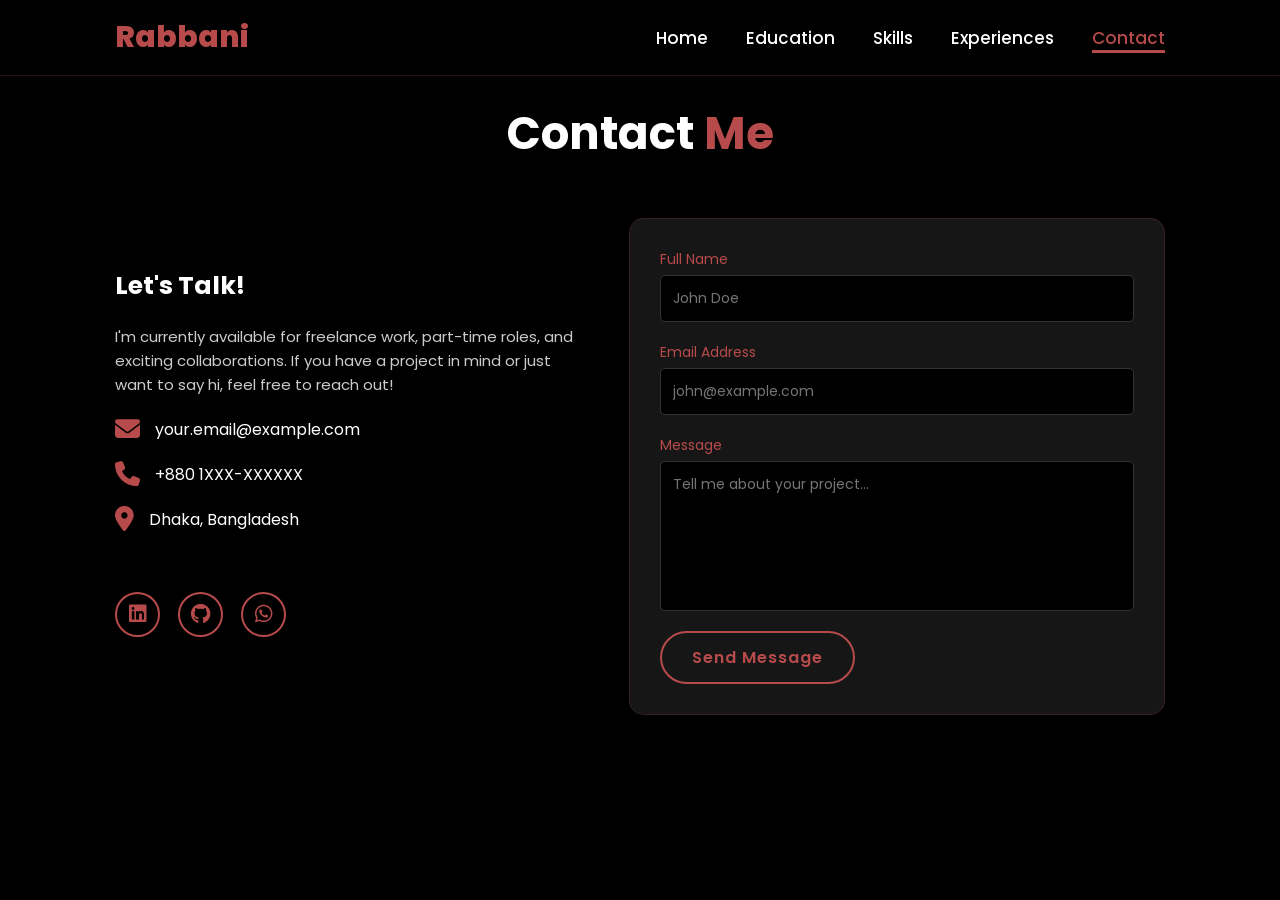
==== contact.html @ 2b464933 "Some changes for pages" ====
<!DOCTYPE html>
<html lang="en">
<head>
    <meta charset="UTF-8">
    <meta name="viewport" content="width=device-width, initial-scale=1.0">
    <link rel="stylesheet" href="https://cdnjs.cloudflare.com/ajax/libs/font-awesome/6.5.2/css/all.min.css">
    <title>Contact | Hosni Rabbani</title>
    <link rel="stylesheet" href="style.css">
</head>
<body>
    <header>
        <a href="index.html" class="logo">Rabbani</a>
        <div class="fas fa-bars" id="menu-icon"></div>
        <nav>
            <a href="index.html">Home</a>
            <a href="education.html">Education</a>
            <a href="skills.html">Skills</a>
            <a href="experiences.html">Experiences</a>
            <a href="contact.html" class="active">Contact</a>
        </nav>
    </header>

    <section class="contact">
        <h2 class="section-title">Contact <span>Me</span></h2>
        <div class="contact-container">
            <div class="contact-info reveal-on-scroll">
                <h3>Let's Talk!</h3>
                <p>I'm currently available for freelance work, part-time roles, and exciting collaborations. If you have a project in mind or just want to say hi, feel free to reach out!</p>
                
                <div class="contact-item">
                    <i class="fas fa-envelope"></i>
                    <span>your.email@example.com</span>
                </div>
                <div class="contact-item">
                    <i class="fas fa-phone"></i>
                    <span>+880 1XXX-XXXXXX</span>
                </div>
                <div class="contact-item">
                    <i class="fas fa-map-marker-alt"></i>
                    <span>Dhaka, Bangladesh</span>
                </div>

                <div class="social-icons" style="margin-top: 3rem;">
                    <a href="#"><i class="fa-brands fa-linkedin"></i></a>
                    <a href="#"><i class="fa-brands fa-github"></i></a>
                    <a href="#"><i class="fa-brands fa-whatsapp"></i></a>
                </div>
            </div>

            <form class="contact-form reveal-on-scroll">
                <div class="input-box">
                    <label>Full Name</label>
                    <input type="text" placeholder="John Doe" required>
                </div>
                <div class="input-box">
                    <label>Email Address</label>
                    <input type="email" placeholder="john@example.com" required>
                </div>
                <div class="input-box">
                    <label>Message</label>
                    <textarea placeholder="Tell me about your project..." required></textarea>
                </div>
                <button type="submit" class="btn">Send Message</button>
            </form>
        </div>
    </section>
    <script src="script.js"></script>
</body>
</html>
---- style.css ----
@import url("https://fonts.googleapis.com/css2?family=Poppins:wght@100;200;300;400;500;600;700;800&display=swap");

* {
    margin: 0;
    padding: 0;
    box-sizing: border-box;
    text-decoration: none;
    border: none;
    outline: none;
    font-family: 'Poppins', sans-serif; /* Fixed typo */
}

html {
    font-size: 62.5%;
    scroll-behavior: smooth;
}

body {
    width: 100%;
    min-height: 100vh;
    overflow-x: hidden;
    background-color: #000000;
    color: #ffffff;
}

/* --- Header & Nav --- */
header {
    position: fixed;
    top: 0;
    left: 0;
    width: 100%;
    padding: 1.5rem 9%;
    background-color: rgba(0, 0, 0, 0.8);
    backdrop-filter: blur(10px);
    display: flex;
    justify-content: space-between;
    align-items: center;
    z-index: 1000;
    border-bottom: 1px solid rgba(183, 75, 75, 0.2);
}

.logo {
    font-size: 3rem;
    color: #b74b4b;
    font-weight: 800;
    cursor: pointer;
    transition: transform 0.3s ease;
}

.logo:hover {
    transform: scale(1.1);
}

nav a {
    font-size: 1.7rem;
    color: #ffffff;
    margin-left: 3.5rem;
    font-weight: 500;
    transition: all 0.3s ease;
    border-bottom: 3px solid transparent;
}

nav a:hover, nav a.active {
    color: #b74b4b;
    border-bottom: 3px solid #b74b4b;
}

#menu-icon {
    font-size: 3.6rem;
    color: #ffffff;
    display: none;
    cursor: pointer;
}

/* --- Global Section Styling --- */
section {
    min-height: 100vh;
    padding: 10rem 9% 5rem;
}

.section-title {
    font-size: 4.5rem;
    text-align: center;
    margin-bottom: 5rem;
    font-weight: 700;
}

.section-title span {
    color: #b74b4b;
}

/* --- Home Page Specifics --- */
.home {
    display: flex;
    justify-content: center;
    align-items: center;
    gap: 8rem;
}

.home-content h1 {
    font-size: 6rem;
    font-weight: 700;
    line-height: 1.2;
}

.home-content h3 {
    font-size: 3.5rem;
    margin-bottom: 1rem;
    font-weight: 700;
}

.home-content p {
    font-size: 1.6rem;
    margin: 2rem 0 3rem;
    line-height: 1.6;
    color: #cccccc;
}

.home-img img {
    width: 35vw;
    border-radius: 50%;
    box-shadow: 0 0 30px rgba(183, 75, 75, 0.6);
    cursor: pointer;
    transition: transform 0.3s ease, box-shadow 0.3s ease;
}

.home-img img:hover {
    transform: scale(1.05);
    box-shadow: 0 0 50px rgba(183, 75, 75, 0.9);
}

/* Typing Animation Fix */
.typing-text {
    font-size: 3.4rem;
    font-weight: 600;
    min-width: 280px;
}
.typing-text span {
    color: #b74b4b;
    position: relative;
}
.typing-text span::before {
    content: "Full Stack Developer";
    animation: words 15s infinite;
}
.typing-text span::after {
    content: "";
    position: absolute;
    width: calc(100% + 8px);
    height: 100%;
    background-color: #000000;
    border-left: 3px solid #b74b4b;
    right: -8px; /* Fixed missing px */
    animation: cursor 0.6s infinite;
}

@keyframes cursor {
    to { border-left: 3px solid #000000; }
}

@keyframes words {
    0%, 20% { content: "Full Stack Developer"; }
    21%, 40% { content: "Aspiring AI Engineer"; }
    41%, 60% { content: "Coding Instructor"; }
    61%, 80% { content: "Problem Solver"; }
    81%, 100% { content: "Tech Enthusiast"; }
}

/* --- Buttons & Socials --- */
.social-icons a {
    display: inline-flex;
    justify-content: center;
    align-items: center;
    width: 4.5rem;
    height: 4.5rem;
    background: transparent;
    border: 2px solid #b74b4b;
    border-radius: 50%;
    color: #b74b4b;
    font-size: 2rem;
    margin: 3rem 1.5rem 3rem 0;
    transition: all 0.3s ease;
}

.social-icons a:hover {
    color: #000000;
    transform: scale(1.2) translateY(-5px);
    background-color: #b74b4b;
    box-shadow: 0 0 20px #b74b4b;
}

.btn {
    display: inline-block;
    padding: 1.2rem 3rem;
    background-color: transparent;
    border-radius: 4rem;
    font-size: 1.6rem;
    color: #b74b4b;
    letter-spacing: 0.1rem;
    font-weight: 600;
    border: 2px solid #b74b4b;
    transition: all 0.3s ease;
    cursor: pointer;
}

.btn:hover {
    background-color: #b74b4b;
    color: #000000;
    box-shadow: 0 0 25px #b74b4b;
    transform: scale(1.05);
}

/* --- Education Page (Timeline) --- */
.timeline {
    position: relative;
    max-width: 800px;
    margin: 0 auto;
}
.timeline::after {
    content: '';
    position: absolute;
    width: 4px;
    background-color: #b74b4b;
    top: 0;
    bottom: 0;
    left: 50%;
    margin-left: -2px;
}
.timeline-item {
    padding: 10px 40px;
    position: relative;
    width: 50%;
    opacity: 0; /* For scroll animation */
    transform: translateY(30px);
    transition: all 0.6s ease;
}
.timeline-item.left { left: 0; text-align: right; }
.timeline-item.right { left: 50%; }
.timeline-item::after {
    content: '';
    position: absolute;
    width: 20px;
    height: 20px;
    right: -10px;
    background-color: #000;
    border: 4px solid #b74b4b;
    top: 20px;
    border-radius: 50%;
    z-index: 1;
}
.timeline-item.right::after { left: -10px; }
.timeline-content {
    padding: 2rem;
    background-color: #161616;
    border-radius: 1rem;
    border: 1px solid rgba(183, 75, 75, 0.3);
    transition: all 0.3s ease;
}
.timeline-content:hover {
    border-color: #b74b4b;
    box-shadow: 0 0 20px rgba(183, 75, 75, 0.3);
}
.timeline-content h3 { font-size: 2rem; color: #b74b4b; margin-bottom: 0.5rem; }
.timeline-content h4 { font-size: 1.6rem; margin-bottom: 1rem; }
.timeline-content p { font-size: 1.4rem; color: #ccc; line-height: 1.5; }

/* --- Skills Page --- */
.skills-container {
    display: grid;
    grid-template-columns: repeat(auto-fit, minmax(300px, 1fr));
    gap: 3rem;
}
.skill-box {
    background: #161616;
    padding: 2.5rem;
    border-radius: 1.5rem;
    border: 1px solid rgba(183, 75, 75, 0.2);
    transition: all 0.3s ease;
    opacity: 0;
    transform: translateY(30px);
}
.skill-box:hover {
    border-color: #b74b4b;
    transform: translateY(-5px);
    box-shadow: 0 10px 30px rgba(183, 75, 75, 0.2);
}
.skill-box h3 { font-size: 2.2rem; margin-bottom: 2rem; color: #b74b4b; text-align: center; }
.skill-bar { margin-bottom: 2rem; }
.skill-info {
    display: flex;
    justify-content: space-between;
    font-size: 1.4rem;
    margin-bottom: 0.5rem;
}
.progress-line {
    height: 8px;
    width: 100%;
    background: #333;
    border-radius: 10px;
    position: relative;
}
.progress-line span {
    display: block;
    height: 100%;
    background: #b74b4b;
    border-radius: 10px;
    width: 0; /* Animated via JS */
    transition: width 1.5s ease-in-out;
}

/* --- Experiences Page --- */
.experience-grid {
    display: grid;
    grid-template-columns: repeat(auto-fit, minmax(350px, 1fr));
    gap: 3rem;
}
.exp-card {
    background: #161616;
    padding: 3rem;
    border-radius: 1.5rem;
    border-left: 5px solid #b74b4b;
    transition: all 0.3s ease;
    opacity: 0;
    transform: translateY(30px);
}
.exp-card:hover {
    transform: translateY(-5px);
    box-shadow: 0 10px 30px rgba(183, 75, 75, 0.2);
}
.exp-card h3 { font-size: 2.2rem; margin-bottom: 0.5rem; }
.exp-card .role { font-size: 1.6rem; color: #b74b4b; margin-bottom: 0.5rem; font-weight: 600; }
.exp-card .date { font-size: 1.3rem; color: #888; margin-bottom: 1.5rem; display: block; }
.exp-card p { font-size: 1.4rem; color: #ccc; line-height: 1.6; }

/* --- Contact Page --- */
.contact-container {
    display: flex;
    justify-content: center;
    align-items: center;
    gap: 4rem;
    flex-wrap: wrap;
}
.contact-info {
    flex: 1;
    min-width: 300px;
}
.contact-info h3 { font-size: 2.5rem; margin-bottom: 2rem; }
.contact-info p { font-size: 1.5rem; color: #ccc; margin-bottom: 2rem; line-height: 1.6; }
.contact-item {
    display: flex;
    align-items: center;
    gap: 1.5rem;
    margin-bottom: 2rem;
    font-size: 1.6rem;
}
.contact-item i {
    font-size: 2.5rem;
    color: #b74b4b;
}
.contact-form {
    flex: 1;
    min-width: 300px;
    background: #161616;
    padding: 3rem;
    border-radius: 1.5rem;
    border: 1px solid rgba(183, 75, 75, 0.2);
}
.input-box {
    display: flex;
    flex-direction: column;
    margin-bottom: 2rem;
}
.input-box label {
    font-size: 1.4rem;
    margin-bottom: 0.5rem;
    color: #b74b4b;
}
.input-box input, .input-box textarea {
    background: #000;
    padding: 1.2rem;
    font-size: 1.4rem;
    color: #fff;
    border-radius: 0.5rem;
    border: 1px solid #333;
    transition: all 0.3s ease;
}
.input-box input:focus, .input-box textarea:focus {
    border-color: #b74b4b;
    box-shadow: 0 0 10px rgba(183, 75, 75, 0.3);
}
.input-box textarea { resize: none; height: 150px; }

/* --- Scroll Reveal Animation Class --- */
.reveal {
    opacity: 1 !important;
    transform: translateY(0) !important;
}

/* --- Responsive Design --- */
@media (max-width: 995px) {
    #menu-icon { display: block; }
    nav {
        position: absolute;
        top: 100%;
        left: 0;
        width: 100%;
        padding: 1rem 3%;
        background: #161616;
        border-top: 1px solid rgba(183, 75, 75, 0.2);
        display: none;
        flex-direction: column;
    }
    nav.active { display: flex; }
    nav a {
        display: block;
        font-size: 2rem;
        margin: 2rem 0;
        text-align: center;
    }
    .home { flex-direction: column-reverse; gap: 4rem; margin-top: 5rem; }
    .home-img img { width: 70vw; }
    .home-content { text-align: center; }
    .home-content h1 { font-size: 4.5rem; }
    .home-content h3 { font-size: 2.5rem; }
    
    .timeline::after { left: 31px; }
    .timeline-item { width: 100%; padding-left: 70px; padding-right: 25px; }
    .timeline-item.left, .timeline-item.right { left: 0; text-align: left; }
    .timeline-item::after { left: 21px; }
}
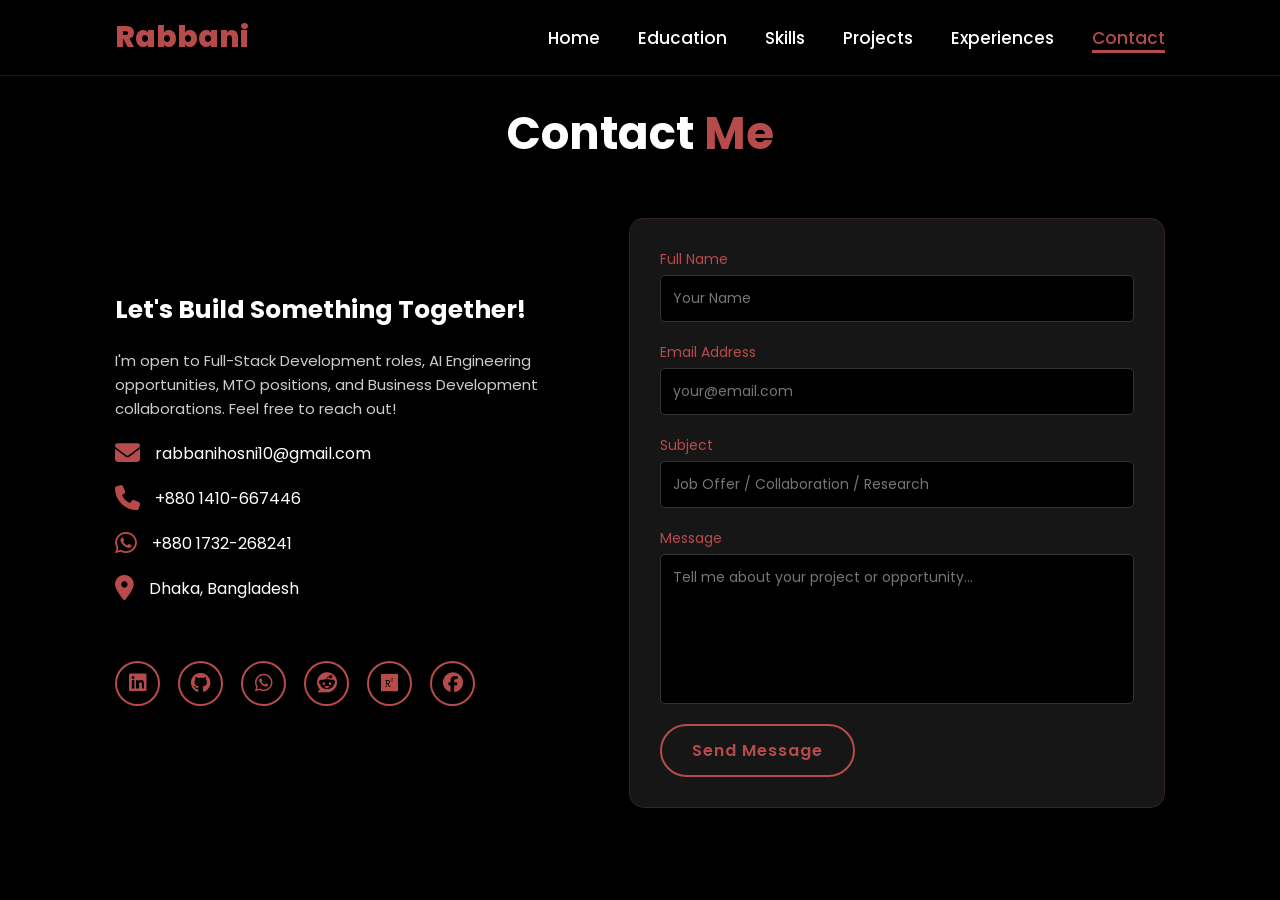
==== commit c8e2f01d: "Update accoding to the cv" ====
--- a/contact.html
+++ b/contact.html
@@ -15,6 +15,7 @@
             <a href="index.html">Home</a>
             <a href="education.html">Education</a>
             <a href="skills.html">Skills</a>
+            <a href="projects.html">Projects</a>
             <a href="experiences.html">Experiences</a>
             <a href="contact.html" class="active">Contact</a>
         </nav>
@@ -24,41 +25,53 @@
         <h2 class="section-title">Contact <span>Me</span></h2>
         <div class="contact-container">
             <div class="contact-info reveal-on-scroll">
-                <h3>Let's Talk!</h3>
-                <p>I'm currently available for freelance work, part-time roles, and exciting collaborations. If you have a project in mind or just want to say hi, feel free to reach out!</p>
+                <h3>Let's Build Something Together!</h3>
+                <p>I'm open to Full-Stack Development roles, AI Engineering opportunities, MTO positions, and Business Development collaborations. Feel free to reach out!</p>
                 
                 <div class="contact-item">
                     <i class="fas fa-envelope"></i>
-                    <span>your.email@example.com</span>
+                    <span>rabbanihosni10@gmail.com</span>
                 </div>
                 <div class="contact-item">
                     <i class="fas fa-phone"></i>
-                    <span>+880 1XXX-XXXXXX</span>
+                    <span>+880 1410-667446</span>
+                </div>
+                <div class="contact-item">
+                    <i class="fa-brands fa-whatsapp"></i>
+                    <span>+880 1732-268241</span>
                 </div>
                 <div class="contact-item">
                     <i class="fas fa-map-marker-alt"></i>
                     <span>Dhaka, Bangladesh</span>
                 </div>
 
+                <!-- EXACT SOCIALS MATCHING INDEX.HTML -->
                 <div class="social-icons" style="margin-top: 3rem;">
-                    <a href="#"><i class="fa-brands fa-linkedin"></i></a>
-                    <a href="#"><i class="fa-brands fa-github"></i></a>
-                    <a href="#"><i class="fa-brands fa-whatsapp"></i></a>
+                    <a href="https://www.linkedin.com/in/hosni-rabbani-4487a5440/" target="_blank"><i class="fa-brands fa-linkedin"></i></a>
+                    <a href="https://github.com/Rabbanihosni10" target="_blank"><i class="fa-brands fa-github"></i></a>
+                    <a href="https://wa.me/8801732268241" target="_blank"><i class="fa-brands fa-whatsapp"></i></a>
+                    <a href="https://www.reddit.com/user/code_breaker_2002/" target="_blank"><i class="fa-brands fa-reddit"></i></a>
+                    <a href="https://www.researchgate.net/profile/Hosni-Rabbani" target="_blank"><i class="fa-brands fa-researchgate"></i></a>
+                    <a href="https://www.facebook.com/robboni20021002" target="_blank"><i class="fa-brands fa-facebook"></i></a>
                 </div>
             </div>
 
             <form class="contact-form reveal-on-scroll">
                 <div class="input-box">
                     <label>Full Name</label>
-                    <input type="text" placeholder="John Doe" required>
+                    <input type="text" placeholder="Your Name" required>
                 </div>
                 <div class="input-box">
                     <label>Email Address</label>
-                    <input type="email" placeholder="john@example.com" required>
+                    <input type="email" placeholder="your@email.com" required>
+                </div>
+                <div class="input-box">
+                    <label>Subject</label>
+                    <input type="text" placeholder="Job Offer / Collaboration / Research">
                 </div>
                 <div class="input-box">
                     <label>Message</label>
-                    <textarea placeholder="Tell me about your project..." required></textarea>
+                    <textarea placeholder="Tell me about your project or opportunity..." required></textarea>
                 </div>
                 <button type="submit" class="btn">Send Message</button>
             </form>
--- a/style.css
+++ b/style.css
@@ -138,15 +138,17 @@
 .typing-text span {
     color: #b74b4b;
     position: relative;
+    display: inline-block;
 }
 .typing-text span::before {
-    content: "Full Stack Developer";
+    content: "Fresh Graduate";
     animation: words 15s infinite;
 }
 .typing-text span::after {
     content: "";
     position: absolute;
-    width: calc(100% + 8px);
+    /* width: calc(100% + 8px); */
+    width: 4px;
     height: 100%;
     background-color: #000000;
     border-left: 3px solid #b74b4b;
@@ -154,15 +156,150 @@
     animation: cursor 0.6s infinite;
 }
 
+
+/* --- Projects Page Styles --- */
+.projects-grid {
+    display: grid;
+    grid-template-columns: repeat(auto-fit, minmax(320px, 1fr));
+    gap: 3rem;
+}
+
+.project-card {
+    background: #161616;
+    border-radius: 1.5rem;
+    overflow: hidden;
+    border: 1px solid rgba(183, 75, 75, 0.2);
+    transition: all 0.4s ease;
+    opacity: 0;
+    transform: translateY(30px);
+}
+
+.project-card.reveal {
+    opacity: 1;
+    transform: translateY(0);
+}
+
+.project-card:hover {
+    transform: translateY(-10px);
+    border-color: #b74b4b;
+    box-shadow: 0 15px 35px rgba(183, 75, 75, 0.3);
+}
+
+.project-card img {
+    width: 100%;
+    height: 200px;
+    object-fit: cover;
+    border-bottom: 2px solid #b74b4b;
+    transition: transform 0.4s ease;
+}
+
+.project-card:hover img {
+    transform: scale(1.05);
+}
+
+.project-content {
+    padding: 2rem;
+}
+
+.project-content h3 {
+    font-size: 2rem;
+    margin-bottom: 1rem;
+    color: #ffffff;
+}
+
+.project-content p {
+    font-size: 1.4rem;
+    color: #cccccc;
+    line-height: 1.6;
+    margin-bottom: 1.5rem;
+}
+
+.tech-tags {
+    display: flex;
+    flex-wrap: wrap;
+    gap: 0.8rem;
+    margin-bottom: 2rem;
+}
+
+.tech-tags span {
+    background: rgba(183, 75, 75, 0.15);
+    color: #b74b4b;
+    padding: 0.4rem 1rem;
+    border-radius: 2rem;
+    font-size: 1.2rem;
+    font-weight: 500;
+    border: 1px solid rgba(183, 75, 75, 0.5);
+}
+
+.project-links {
+    display: flex;
+    gap: 1.5rem;
+}
+
+.project-links .btn {
+    padding: 0.8rem 1.5rem;
+    font-size: 1.3rem;
+    display: flex;
+    align-items: center;
+    gap: 0.6rem;
+}
+
+/* --- Certifications Styles (for Experience Page) --- */
+.cert-grid {
+    display: grid;
+    grid-template-columns: repeat(auto-fit, minmax(300px, 1fr));
+    gap: 2rem;
+    margin-top: 3rem;
+}
+
+.cert-card {
+    background: #161616;
+    padding: 2rem;
+    border-radius: 1rem;
+    border-left: 4px solid #b74b4b;
+    transition: all 0.3s ease;
+    opacity: 0;
+    transform: translateY(30px);
+}
+
+.cert-card.reveal {
+    opacity: 1;
+    transform: translateY(0);
+}
+
+.cert-card:hover {
+    transform: translateX(5px);
+    background: #1a1a1a;
+    box-shadow: 0 5px 20px rgba(183, 75, 75, 0.2);
+}
+
+.cert-card h4 {
+    font-size: 1.6rem;
+    color: #ffffff;
+    margin-bottom: 0.5rem;
+}
+
+.cert-card .issuer {
+    font-size: 1.3rem;
+    color: #b74b4b;
+    margin-bottom: 0.5rem;
+    font-weight: 600;
+}
+
+.cert-card .date {
+    font-size: 1.2rem;
+    color: #888888;
+}
+
 @keyframes cursor {
     to { border-left: 3px solid #000000; }
 }
 
 @keyframes words {
-    0%, 20% { content: "Full Stack Developer"; }
-    21%, 40% { content: "Aspiring AI Engineer"; }
-    41%, 60% { content: "Coding Instructor"; }
-    61%, 80% { content: "Problem Solver"; }
+    0%, 20% { content: "Fresh Graduate"; }
+    21%, 40% { content: "Developer"; }
+    41%, 60% { content: "Aspiring App Developer"; }
+    61%, 80% { content: "Aspiring Reseacher(HCI & Computer Vision"; }
     81%, 100% { content: "Tech Enthusiast"; }
 }
 
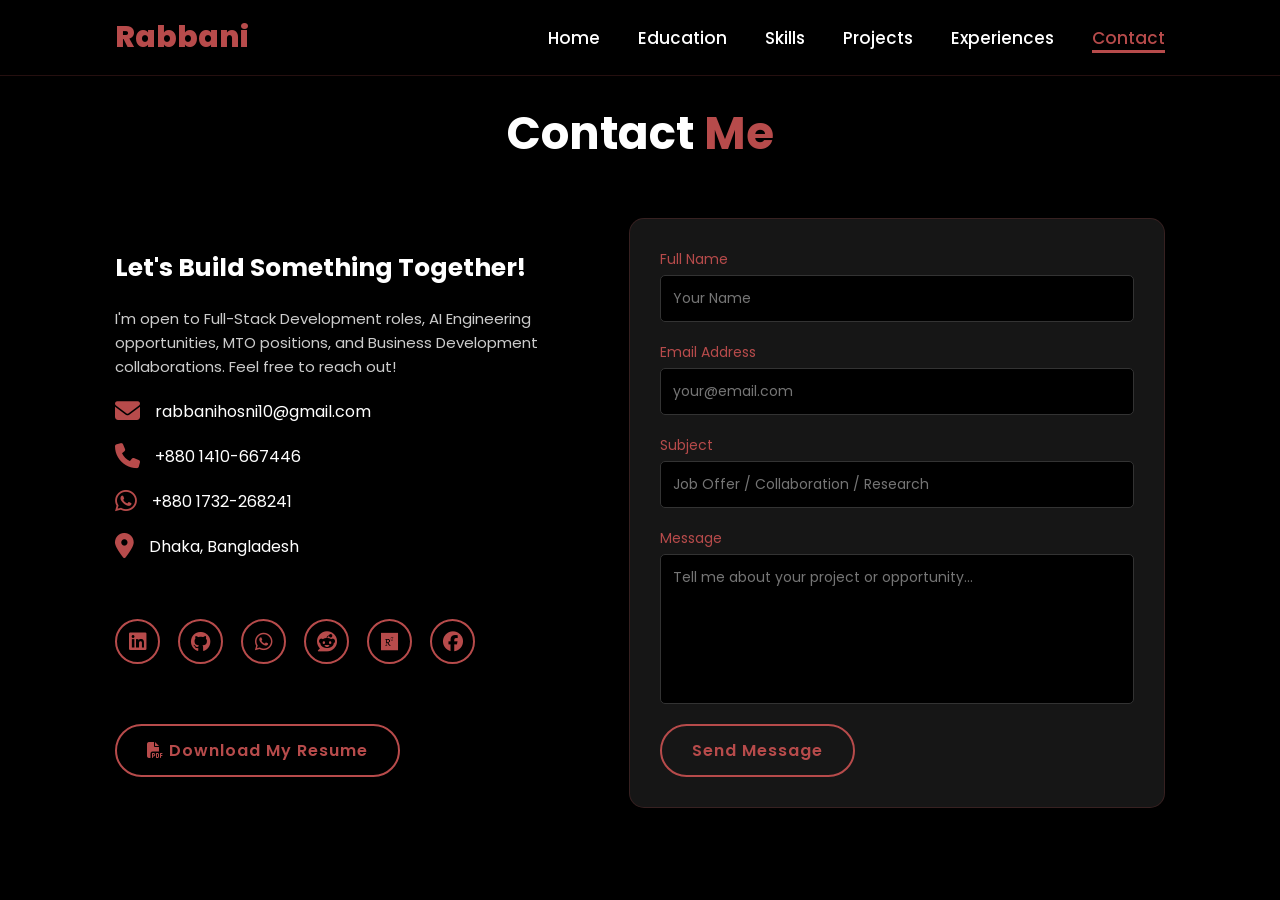
==== commit 100cfa23: "Download Resume Btn added" ====
--- a/contact.html
+++ b/contact.html
@@ -54,6 +54,11 @@
                     <a href="https://www.researchgate.net/profile/Hosni-Rabbani" target="_blank"><i class="fa-brands fa-researchgate"></i></a>
                     <a href="https://www.facebook.com/robboni20021002" target="_blank"><i class="fa-brands fa-facebook"></i></a>
                 </div>
+                <div style="margin-top: 3rem;">
+                    <a href="./Hosni_Rabbani_CV.pdf" download="Hosni_Rabbani_CV.pdf" class="btn">
+                        <i class="fa-solid fa-file-pdf"></i> Download My Resume
+                    </a>
+                </div>
             </div>
 
             <form class="contact-form reveal-on-scroll">
